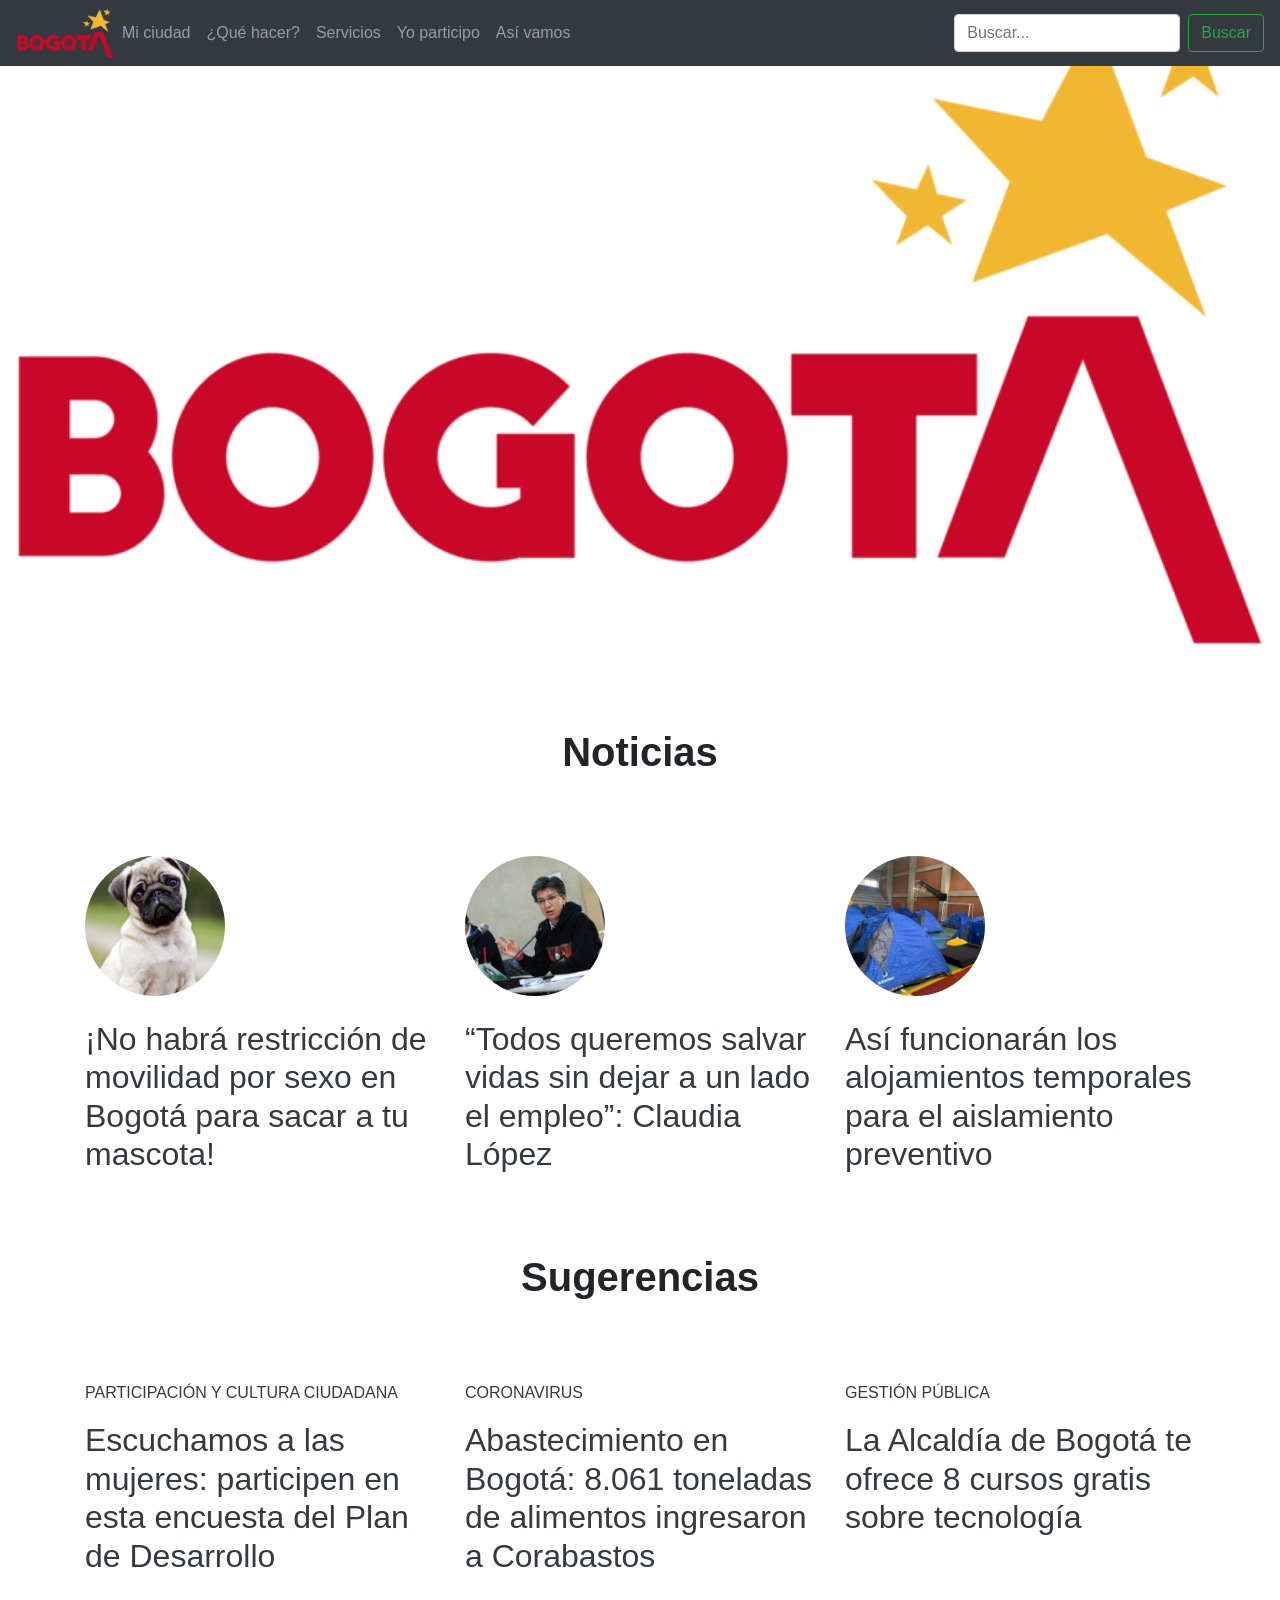
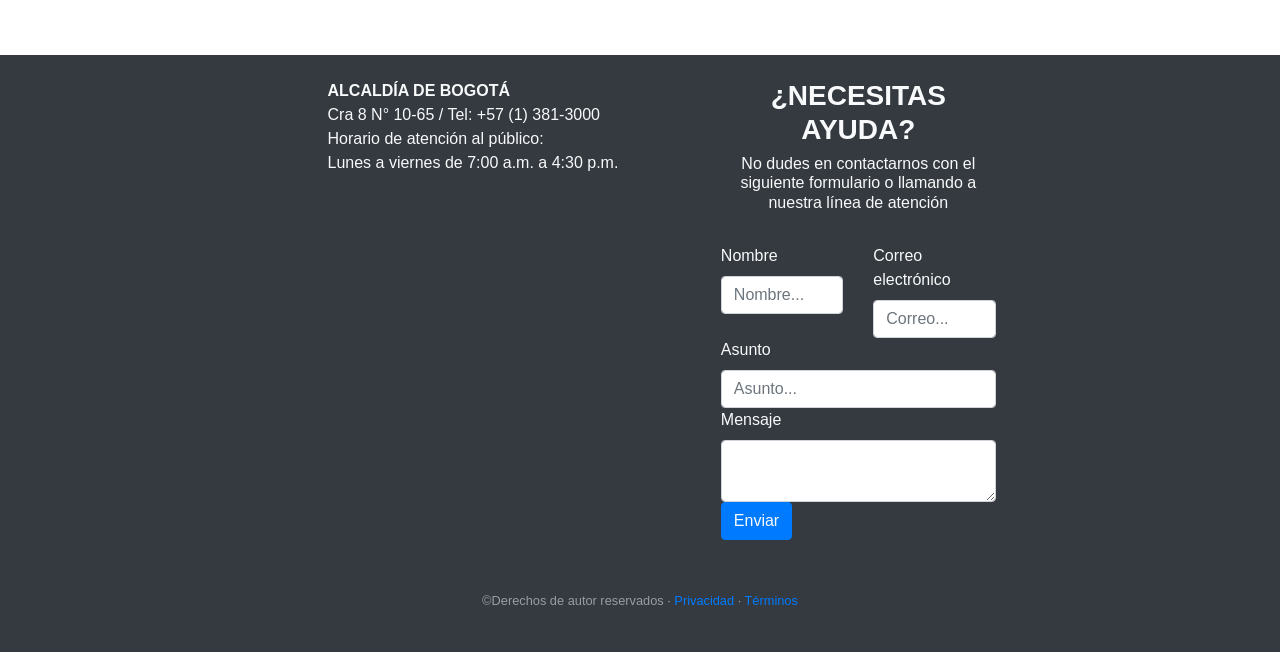
==== index.html @ fbb44bf9 "versión 0.1" ====
<!doctype html>

<head>
    <meta charset="utf-8">
    <title>Alcaldía de Bogotá</title>
    <link rel="stylesheet" href="https://stackpath.bootstrapcdn.com/bootstrap/4.4.1/css/bootstrap.min.css"
        integrity="sha384-Vkoo8x4CGsO3+Hhxv8T/Q5PaXtkKtu6ug5TOeNV6gBiFeWPGFN9MuhOf23Q9Ifjh" crossorigin="anonymous">
    <script src="https://code.jquery.com/jquery-3.4.1.slim.min.js"
        integrity="sha384-J6qa4849blE2+poT4WnyKhv5vZF5SrPo0iEjwBvKU7imGFAV0wwj1yYfoRSJoZ+n"
        crossorigin="anonymous"></script>
    <script src="https://cdn.jsdelivr.net/npm/popper.js@1.16.0/dist/umd/popper.min.js"
        integrity="sha384-Q6E9RHvbIyZFJoft+2mJbHaEWldlvI9IOYy5n3zV9zzTtmI3UksdQRVvoxMfooAo"
        crossorigin="anonymous"></script>
    <script src="https://stackpath.bootstrapcdn.com/bootstrap/4.4.1/js/bootstrap.min.js"
        integrity="sha384-wfSDF2E50Y2D1uUdj0O3uMBJnjuUD4Ih7YwaYd1iqfktj0Uod8GCExl3Og8ifwB6"
        crossorigin="anonymous"></script>
    <link rel="stylesheet" href="estilo.css">
</head>

<body>

    <header>
        <nav class="navbar navbar-expand-md navbar-dark fixed-top bg-dark">
            <img src="logo.png" alt="">
            <button class="navbar-toggler" type="button" data-toggle="collapse" data-target="#navbarCollapse"
                aria-controls="navbarCollapse" aria-expanded="false" aria-label="Toggle navigation">
                <span class="navbar-toggler-icon"></span>
            </button>
            <div class="collapse navbar-collapse" id="navbarCollapse">
                <ul class="navbar-nav mr-auto">
                    <li class="nav-item ">
                        <a class="nav-link" href="https://bogota.gov.co/mi-ciudad">Mi ciudad <span class="sr-only">(current)</span></a>
                    </li>
                    <li class="nav-item">
                        <a class="nav-link" href="https://bogota.gov.co/que-hacer">¿Qué hacer?</a>
                    </li>
                    <li class="nav-item">
                        <a class="nav-link " href="https://bogota.gov.co/servicios">Servicios</a>
                    </li>
                    <li class="nav-item">
                        <a class="nav-link " href="https://bogota.gov.co/yo-participo">Yo participo</a>
                    </li>
                    <li class="nav-item">
                        <a class="nav-link " href="https://bogota.gov.co/asi-vamosx">Así vamos</a>
                    </li>
                </ul>
                <form class="form-inline mt-2 mt-md-0">
                    <input class="form-control mr-sm-2" type="text" placeholder="Buscar..." aria-label="Search">
                    <button class="btn btn-outline-success my-2 my-sm-0" type="submit">Buscar</button>
                </form>
            </div>
        </nav>
    </header>

    <div id="carouselExampleCaptions" class="carousel slide bg-white" data-ride="carousel">

        <div class="carousel-inner">
            <div class="carousel-item active">
                <img src="logo-bogota.png" class="d-block w-100" alt="...">
                <div class="carousel-caption d-none d-md-block">
                </div>
            </div>
            <div class="carousel-item">
                <img src="Coronavirus19.jpg" class="d-block w-100" alt="...">
                <div class="container">
                    <div class="carousel-caption text-left">
                        <a class="text-white" href="#Noticias">
                            <h1>Nuevas medidas frente al coronavirus</h1>
                        </a>


                    </div>
                </div>
            </div>
            <div class="carousel-item">
                <img src="fabricacion-casera-de-tapabocas.jpg" class="d-block w-100" alt="...">
                <div class="carousel-caption text-center">
                    <h1 class="text-dark">¿Escasez de tapabocas?</h1>
                    <a class="text-light"
                        href="https://bogota.gov.co/mi-ciudad/salud/coronavirus/fabricar-tapabocas-en-casa-para-protegerse-del-coronavirus">
                        <h1>Conoce estas tres maneras de fabricarlos en casa</h1>
                    </a>
                </div>
            </div>
            <a class="carousel-control-prev" href="#carouselExampleCaptions" role="button" data-slide="prev">
                <span class="carousel-control-prev-icon" aria-hidden="true"></span>
                <span class="sr-only">Previous</span>
            </a>
            <a class="carousel-control-next" href="#carouselExampleCaptions" role="button" data-slide="next">
                <span class="carousel-control-next-icon" aria-hidden="true"></span>
                <span class="sr-only">Next</span>
            </a>
        </div>
    </div>

    <!-- Marketing messaging and featurettes
      ================================================== -->
    <!-- Wrap the rest of the page in another container to center all the content. -->
    <br><br><br>
    <h1 id="Noticias" class="container text-center"><strong>Noticias</strong> </h1><br><br><br>
    <div class="container marketing">
        <!-- Three columns of text below the carousel -->
        <div class="row">
            <div class="col-lg-4">
                <img class="rounded-circle" src="perro.jpg" alt="Generic placeholder image" width="140" height="140">
                <br><br>
                <a href="https://bogota.gov.co/mi-ciudad/salud/coronavirus/no-habra-restriccion-de-movilidad-por-sexo-para-sacar-las-mascotas"
                    class="text-dark">
                    <h2>¡No habrá restricción de movilidad por sexo en Bogotá para sacar a tu mascota!</h2>
                </a>
            </div><!-- /.col-lg-4 -->
            <div class="col-lg-4">
                <img class="rounded-circle" src="claudia-cuarentena-extension.jpg" alt="Generic placeholder image"
                    width="140" height="140">
                <br><br>
                <a class="text-dark"
                    href="https://bogota.gov.co/mi-ciudad/salud/coronavirus/queremos-salvar-vidas-sin-dejar-un-lado-el-empleo-claudia-lopez">
                    <h2>“Todos queremos salvar vidas sin dejar a un lado el empleo”: Claudia López</h2>
                </a>
            </div><!-- /.col-lg-4 -->
            <div class="col-lg-4">
                <img class="rounded-circle" src="carpas.jpg" alt="Generic placeholder image" width="140" height="140">
                <br><br>
                <a class="text-dark"
                    href="https://bogota.gov.co/mi-ciudad/salud/coronavirus/albergues-temporales-de-aislamiento-preventivo">
                    <h2>Así funcionarán los alojamientos temporales para el aislamiento preventivo</h2>
                </a>
            </div><!-- /.col-lg-4 -->
        </div>
    </div><!-- /.row -->
    <br><br><br>

    <h1 id="Sugerencias" class="container text-center"><strong> Sugerencias</strong></h1>
    <br><br><br>
    <div class="container marketing">
        <div class="row">
            <div class="col-lg-4">
                <a href="https://bogota.gov.co/mi-ciudad/participacion-y-cultura-ciudadana/mujeres-participen-en-esta-encuesta-del-plan-de-desarrollo-de-bogota"
                    class="text-dark">
                    <p> PARTICIPACIÓN Y CULTURA CIUDADANA</p>
                    <h2>Escuchamos a las mujeres: participen en esta encuesta del Plan de Desarrollo</h2>
                </a>
            </div><!-- /.col-lg-4 -->
            <div class="col-lg-4">
                <a class="text-dark"
                    href="https://bogota.gov.co/mi-ciudad/salud/coronavirus/abastecimiento-8061-toneladas-de-alimentos-ingresaron-corabastos">
                    <p>CORONAVIRUS</p>
                    <h2>Abastecimiento en Bogotá: 8.061 toneladas de alimentos ingresaron a Corabastos</h2>
                </a>
            </div><!-- /.col-lg-4 -->
            <div class="col-lg-4">
                <a class="text-dark"
                    href="https://bogota.gov.co/mi-ciudad/gestion-publica/cursos-gratis-de-tecnologia-de-la-alcaldia-de-bogota">
                    <p>GESTIÓN PÚBLICA</p>
                    <h2>La Alcaldía de Bogotá te ofrece 8 cursos gratis sobre tecnología</h2>
                </a>
            </div><!-- /.col-lg-4 -->
        </div><!-- /.row -->
    </div>
    <br><br><br>

    <!-- FOOTER -->
    <footer id="sticky-footer" class="py-4 bg-dark text-light">
        <div class="row">
            <div class="col-3"></div>
            <div class="col-3">
                <p><strong>ALCALDÍA DE BOGOTÁ</strong><br>
                    Cra 8 N° 10-65 / Tel: +57 (1) 381-3000 <br>
                    Horario de atención al público: <br>
                    Lunes a viernes de 7:00 a.m. a 4:30 p.m.</p>
            </div>
            <div class="col-4">
                <section class="mb-4">

                    <!--Section heading-->




                    <!--Grid column-->
                    <div class="col-md-9 mb-md-0 mb-5 container">
                        <div class=" text-center">
                            <h3><strong> ¿NECESITAS AYUDA? </strong>
                                <h6> No dudes en contactarnos con el siguiente formulario o llamando a nuestra línea de
                                    atención</h6>
                            </h3><br>
                        </div>
                        <form id="contact-form" name="contact-form" action="mail.php" method="POST">

                            <!--Grid row-->
                            <div class="row">

                                <!--Grid column-->
                                <div class="col-md-6">
                                    <div class="md-form mb-0"><label for="name">Nombre</label>
                                        <input type="text" id="name" name="name" placeholder="Nombre..."
                                            class="form-control">

                                    </div>
                                </div>
                                <!--Grid column-->

                                <!--Grid column-->
                                <div class="col-md-6">
                                    <div class="md-form mb-0"><label for="email" class="">Correo electrónico</label>
                                        <input type="text" id="email" placeholder="Correo..." name="email"
                                            class="form-control">

                                    </div>
                                </div>
                                <!--Grid column-->

                            </div>
                            <!--Grid row-->

                            <!--Grid row-->
                            <div class="row">
                                <div class="col-md-12">
                                    <div class="md-form mb-0"> <label for="subject" class="">Asunto</label>
                                        <input type="text" id="subject" name="subject" placeholder="Asunto..."
                                            class="form-control">

                                    </div>
                                </div>
                            </div>
                            <!--Grid row-->

                            <!--Grid row-->
                            <div class="row">

                                <!--Grid column-->
                                <div class="col-md-12">

                                    <div class="md-form"><label for="message">Mensaje</label>
                                        <textarea type="text" id="message" name="message" rows="2"
                                            class="form-control md-textarea"></textarea>

                                    </div>

                                </div>
                            </div>
                            <!--Grid row-->

                        </form>

                        <div class="text-center text-md-left">
                            <a class="btn btn-primary">Enviar</a>
                        </div>
                        <div class="status"></div>
                    </div>
                    <!--Grid column-->





                </section>
            </div>
            <div class="col-2"></div>
        </div>
        <div class="container text-center">
            <br>
            <small>
                <p class="text-white-50">&copy;Derechos de autor reservados &middot; <a href="#">Privacidad</a>
                    &middot; <a href="#">Términos</a>
            </small>
        </div>
        <!--Section: Contact v.2-->

    </footer>
</body>

</body>

</html>
---- estilo.css ----
#sticky-footer {
    flex-shrink: none;
  }
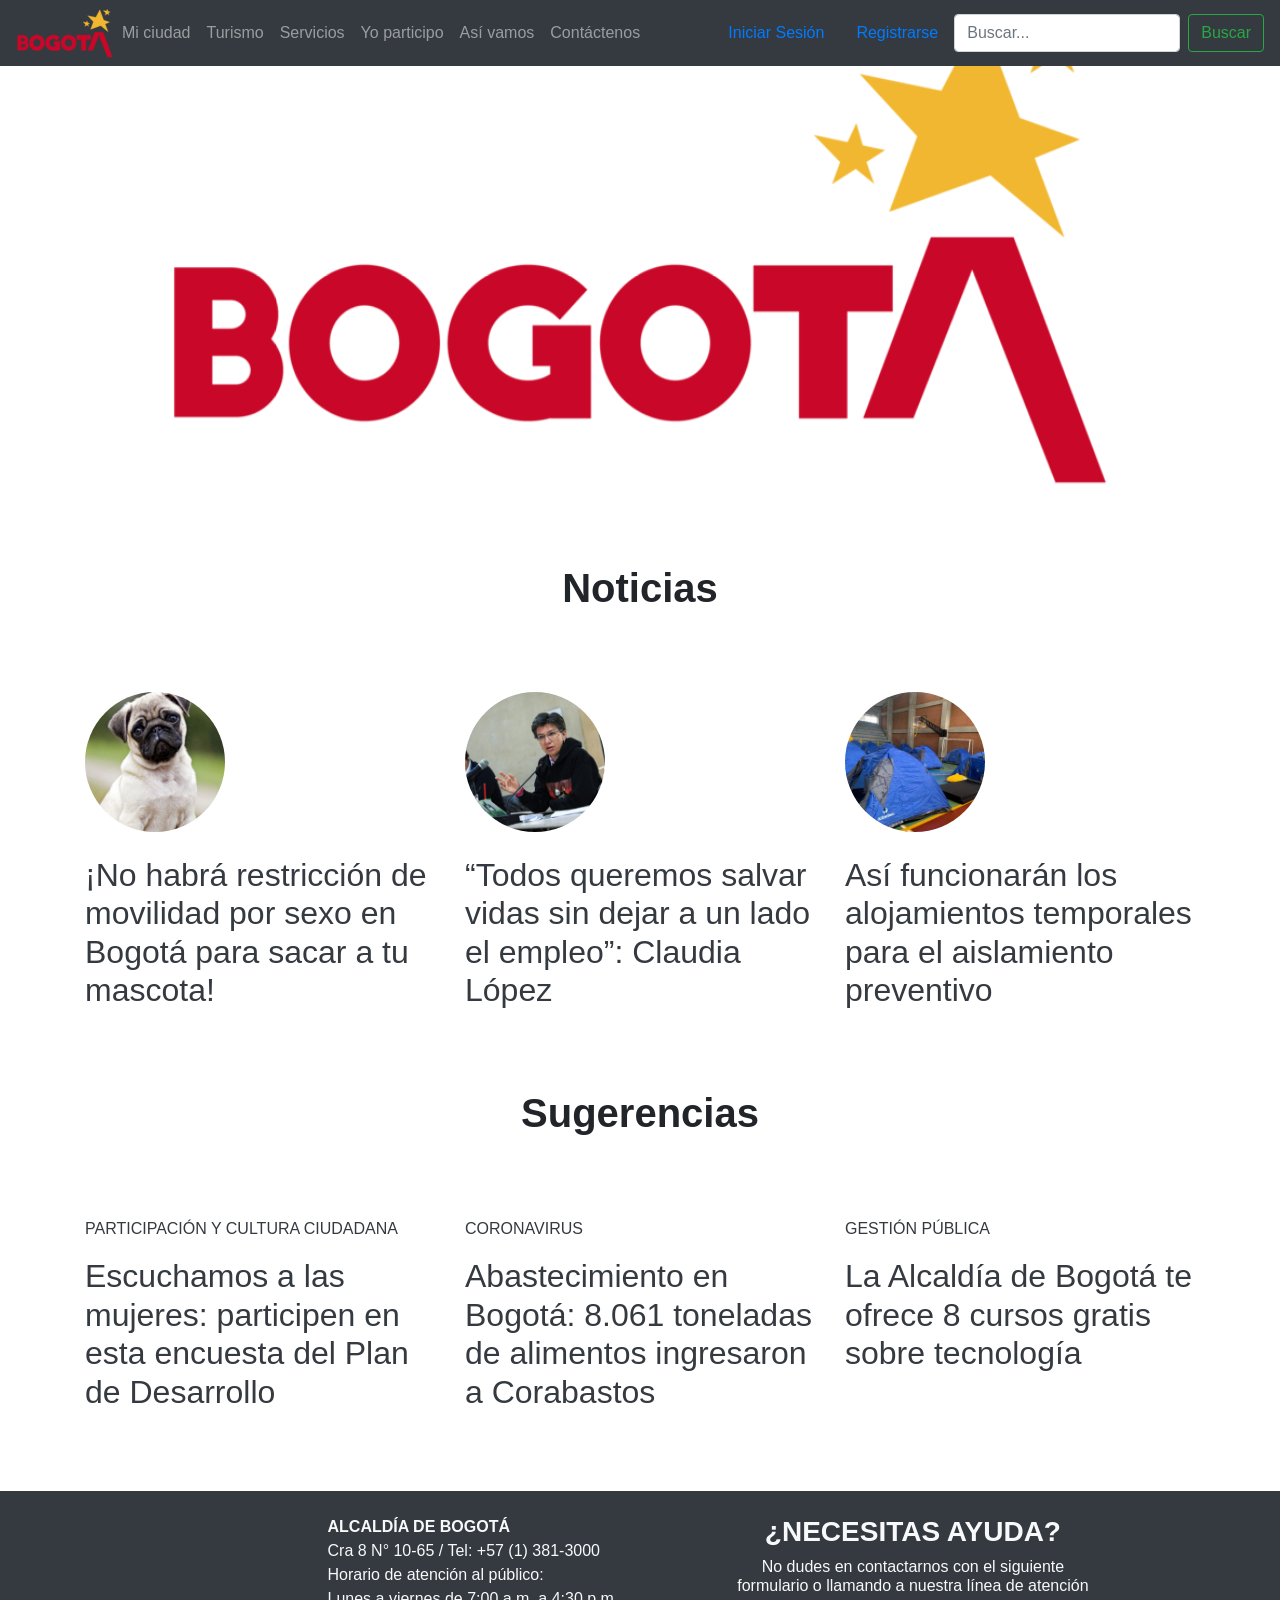
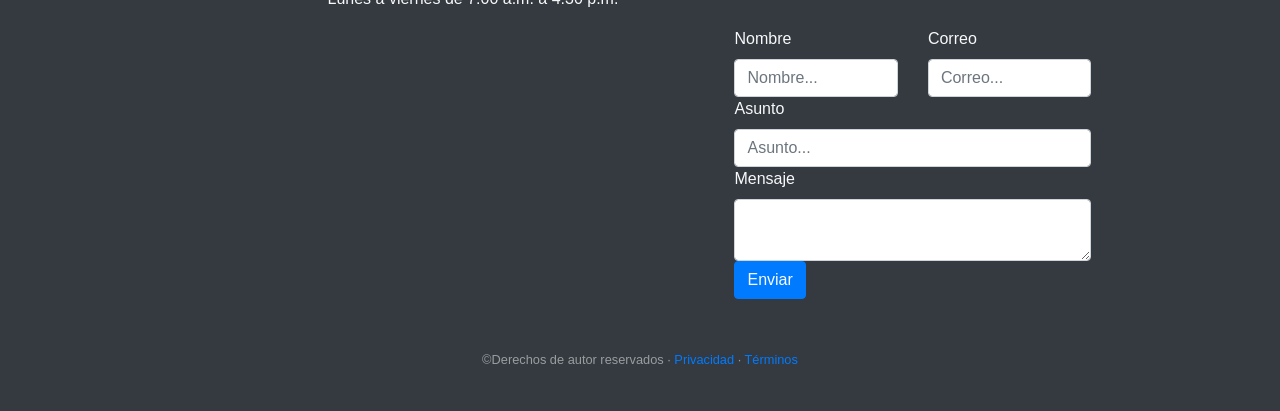
==== commit 1c0b469c: "Add files via upload" ====
--- a/index.html
+++ b/index.html
@@ -15,6 +15,7 @@
         integrity="sha384-wfSDF2E50Y2D1uUdj0O3uMBJnjuUD4Ih7YwaYd1iqfktj0Uod8GCExl3Og8ifwB6"
         crossorigin="anonymous"></script>
     <link rel="stylesheet" href="estilo.css">
+    <script src="contacto.js"></script>
 </head>
 
 <body>
@@ -32,7 +33,7 @@
                         <a class="nav-link" href="https://bogota.gov.co/mi-ciudad">Mi ciudad <span class="sr-only">(current)</span></a>
                     </li>
                     <li class="nav-item">
-                        <a class="nav-link" href="https://bogota.gov.co/que-hacer">¿Qué hacer?</a>
+                        <a class="nav-link" href="https://bogota.gov.co/que-hacer">Turismo</a>
                     </li>
                     <li class="nav-item">
                         <a class="nav-link " href="https://bogota.gov.co/servicios">Servicios</a>
@@ -43,8 +44,14 @@
                     <li class="nav-item">
                         <a class="nav-link " href="https://bogota.gov.co/asi-vamosx">Así vamos</a>
                     </li>
+                    <li class="nav-item">
+                        <a class="nav-link " href="contacto.html">Contáctenos</a>
+                    </li>
+
                 </ul>
                 <form class="form-inline mt-2 mt-md-0">
+                    <a class="nav-link " href="iniciarSesion.html">Iniciar Sesión</a>
+                    <a class="nav-link " href="regirstrarse.html">Registrarse</a>
                     <input class="form-control mr-sm-2" type="text" placeholder="Buscar..." aria-label="Search">
                     <button class="btn btn-outline-success my-2 my-sm-0" type="submit">Buscar</button>
                 </form>
@@ -52,16 +59,17 @@
         </nav>
     </header>
 
+<div class="">
     <div id="carouselExampleCaptions" class="carousel slide bg-white" data-ride="carousel">
-
-        <div class="carousel-inner">
+        <div class="carousel-inner" align="center">
+
             <div class="carousel-item active">
-                <img src="logo-bogota.png" class="d-block w-100" alt="...">
+                <img src="logo-bogota.png" class="d-block w-75" alt="...">
                 <div class="carousel-caption d-none d-md-block">
                 </div>
             </div>
             <div class="carousel-item">
-                <img src="Coronavirus19.jpg" class="d-block w-100" alt="...">
+                <img src="Coronavirus19.jpg" class="d-block w-75" alt="...">
                 <div class="container">
                     <div class="carousel-caption text-left">
                         <a class="text-white" href="#Noticias">
@@ -72,8 +80,9 @@
                     </div>
                 </div>
             </div>
-            <div class="carousel-item">
-                <img src="fabricacion-casera-de-tapabocas.jpg" class="d-block w-100" alt="...">
+
+            <div class="carousel-item  ">
+                <img src="fabricacion-casera-de-tapabocas.jpg" class="d-block w-75" alt="...">
                 <div class="carousel-caption text-center">
                     <h1 class="text-dark">¿Escasez de tapabocas?</h1>
                     <a class="text-light"
@@ -91,7 +100,8 @@
                 <span class="sr-only">Next</span>
             </a>
         </div>
-    </div>
+
+</div></div>
 
     <!-- Marketing messaging and featurettes
       ================================================== -->
@@ -169,7 +179,7 @@
                     Horario de atención al público: <br>
                     Lunes a viernes de 7:00 a.m. a 4:30 p.m.</p>
             </div>
-            <div class="col-4">
+            <div class="col-5">
                 <section class="mb-4">
 
                     <!--Section heading-->
@@ -202,7 +212,7 @@
 
                                 <!--Grid column-->
                                 <div class="col-md-6">
-                                    <div class="md-form mb-0"><label for="email" class="">Correo electrónico</label>
+                                    <div class="md-form mb-0"><label for="email" class="">Correo</label>
                                         <input type="text" id="email" placeholder="Correo..." name="email"
                                             class="form-control">
 
@@ -244,7 +254,7 @@
                         </form>
 
                         <div class="text-center text-md-left">
-                            <a class="btn btn-primary">Enviar</a>
+                            <a class="btn btn-primary" id="btnEnviar">Enviar</a>
                         </div>
                         <div class="status"></div>
                     </div>
@@ -256,7 +266,7 @@
 
                 </section>
             </div>
-            <div class="col-2"></div>
+            <div class="col-1"></div>
         </div>
         <div class="container text-center">
             <br>
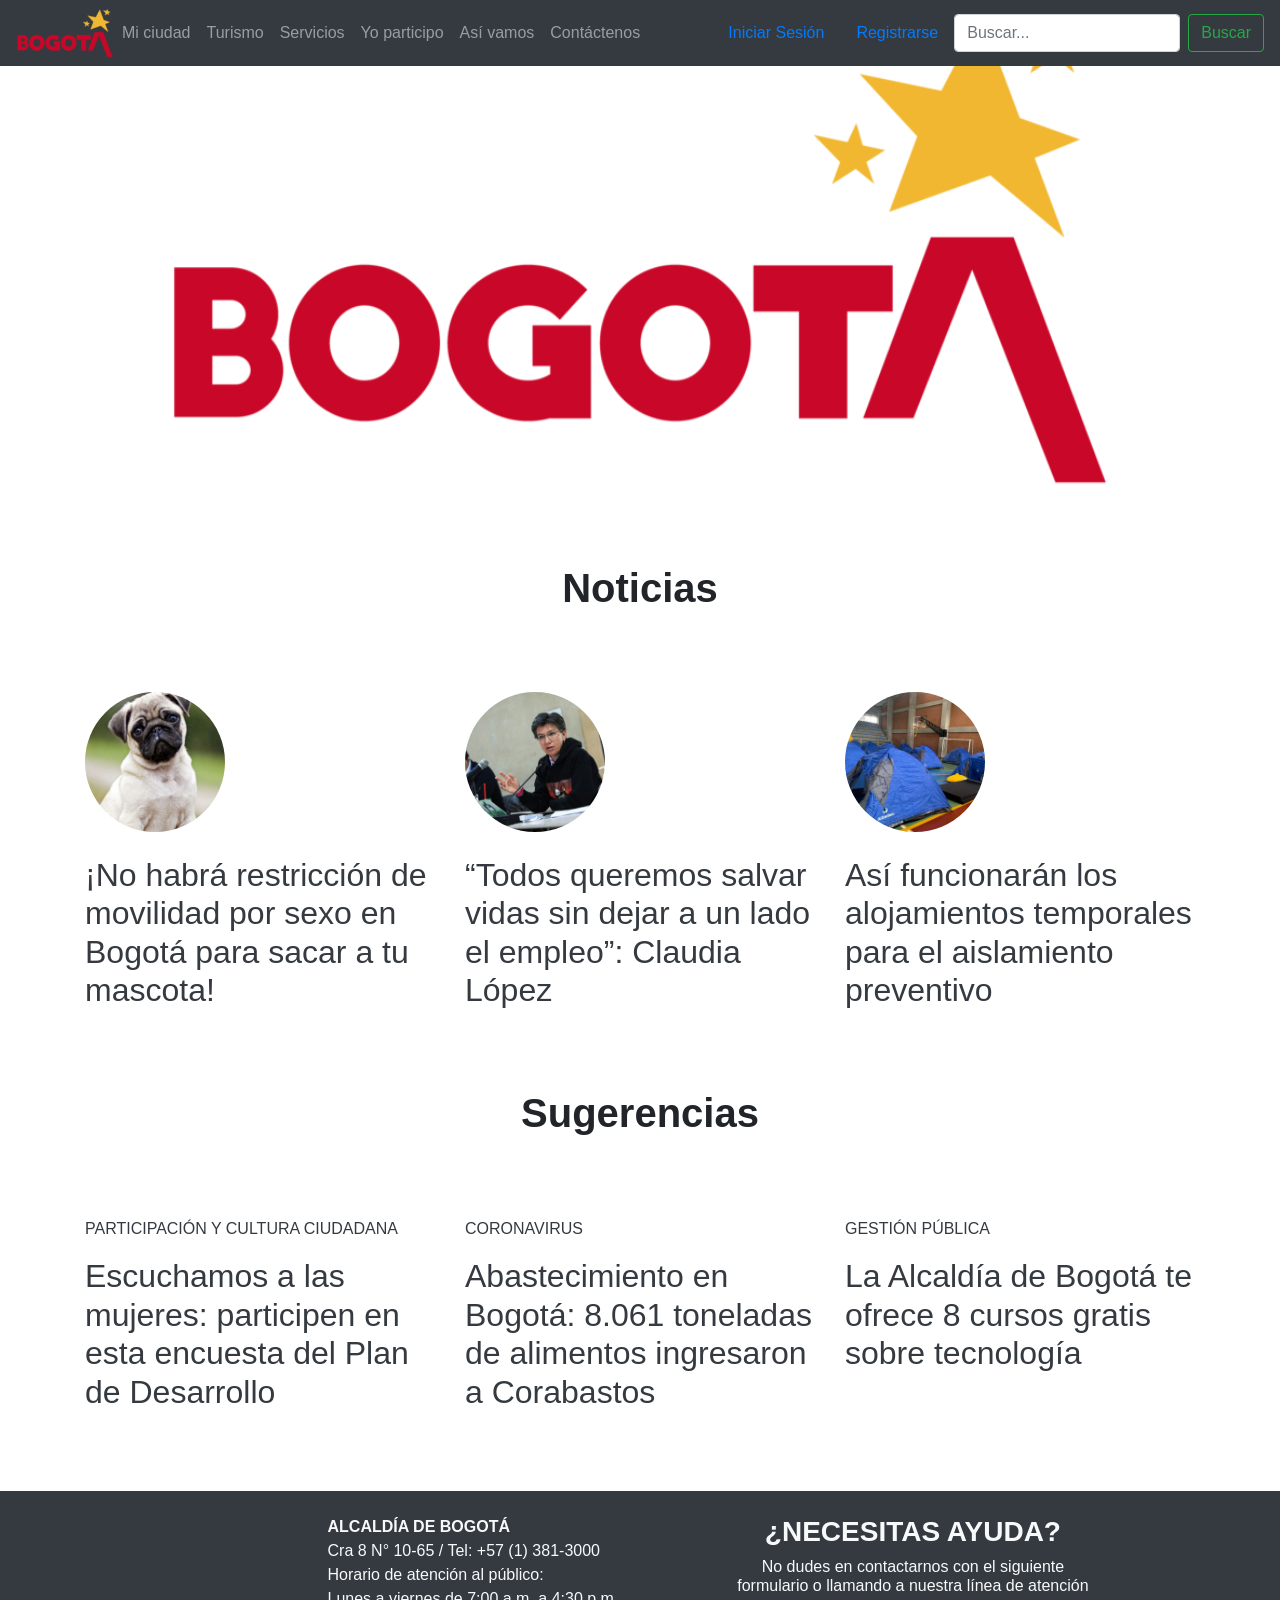
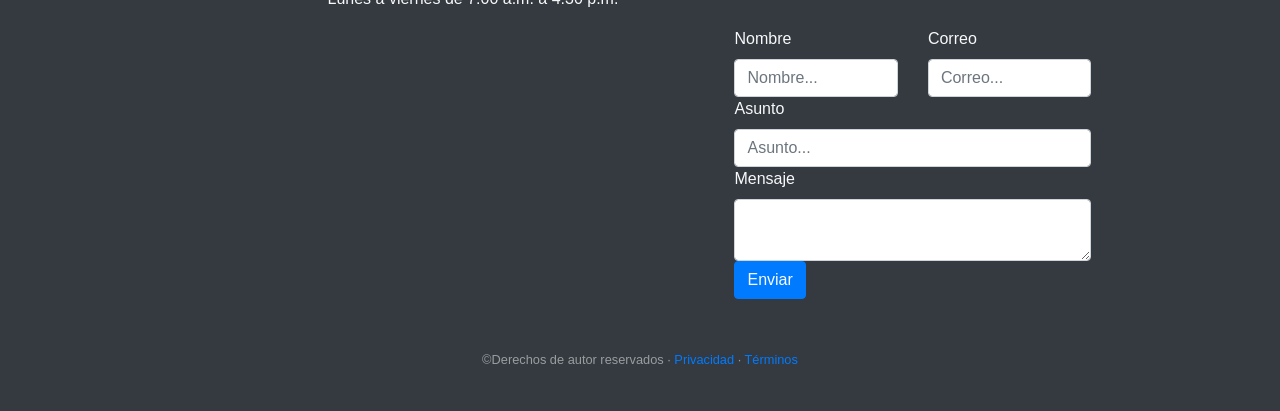
==== commit 5e62774d: "Add files via upload" ====
--- a/index.html
+++ b/index.html
@@ -5,9 +5,7 @@
     <title>Alcaldía de Bogotá</title>
     <link rel="stylesheet" href="https://stackpath.bootstrapcdn.com/bootstrap/4.4.1/css/bootstrap.min.css"
         integrity="sha384-Vkoo8x4CGsO3+Hhxv8T/Q5PaXtkKtu6ug5TOeNV6gBiFeWPGFN9MuhOf23Q9Ifjh" crossorigin="anonymous">
-    <script src="https://code.jquery.com/jquery-3.4.1.slim.min.js"
-        integrity="sha384-J6qa4849blE2+poT4WnyKhv5vZF5SrPo0iEjwBvKU7imGFAV0wwj1yYfoRSJoZ+n"
-        crossorigin="anonymous"></script>
+    <script src="jquery-3.5.0.min.js"></script>
     <script src="https://cdn.jsdelivr.net/npm/popper.js@1.16.0/dist/umd/popper.min.js"
         integrity="sha384-Q6E9RHvbIyZFJoft+2mJbHaEWldlvI9IOYy5n3zV9zzTtmI3UksdQRVvoxMfooAo"
         crossorigin="anonymous"></script>
@@ -282,4 +280,4 @@
 
 </body>
 
-</html>+</html>
